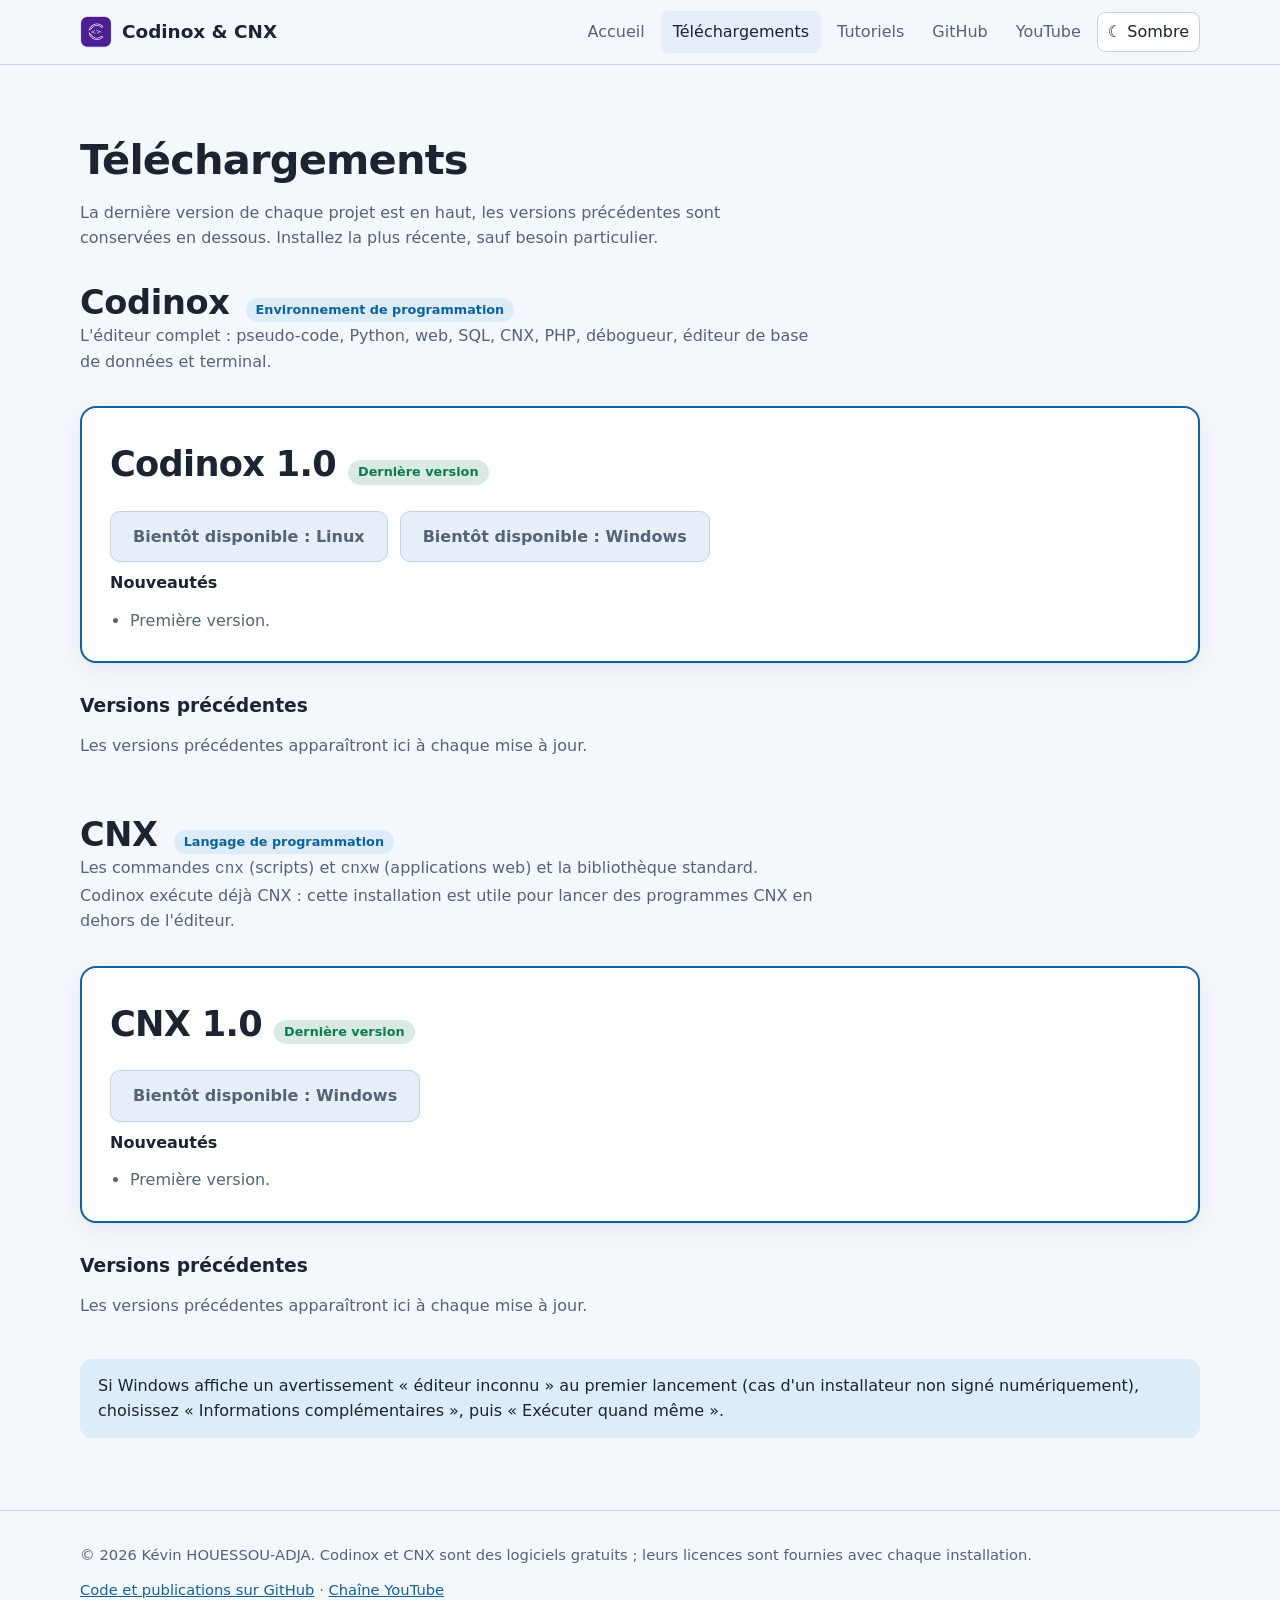
==== docs/telechargements.html @ 6654d3e9 "Add files via upload" ====
<!doctype html>
<html lang="fr">
<head>
<meta charset="utf-8">
<meta name="viewport" content="width=device-width, initial-scale=1">
<title>Téléchargements : Codinox et CNX</title>
<meta name="description" content="Dernière version et anciennes versions de Codinox et de CNX.">
<link rel="icon" type="image/png" href="img/favicon.png">
<link rel="stylesheet" href="style.css">
</head>
<body>
<header class="site-header">
  <div class="wrap">
    <a class="brand" href="index.html"><img src="img/codinox.png" alt="" width="32" height="32"><span>Codinox &amp; CNX</span></a>
    <nav class="nav" aria-label="Navigation principale">
      <a href="index.html">Accueil</a>
      <a href="telechargements.html" aria-current="page">Téléchargements</a>
      <a href="tutoriels.html">Tutoriels</a>
      <a class="repo-link" href="#" rel="noopener">GitHub</a>
      <a class="yt-link" href="https://www.youtube.com/channel/UCrIPfDknOraA24e07dwppJg" rel="noopener">YouTube</a>
      <button class="theme-btn" type="button" aria-label="Changer de thème">☾ Sombre</button>
    </nav>
  </div>
</header>

<main>
<section>
  <div class="wrap">
    <h1 style="font-size:clamp(1.8rem,4vw,2.6rem)">Téléchargements</h1>
    <p class="sub">La dernière version de chaque projet est en haut, les versions précédentes sont conservées en dessous. Installez la plus récente, sauf besoin particulier.</p>

    <div id="codinox" style="scroll-margin-top:90px">
      <div class="dl-head"><h2>Codinox</h2><span class="badge">Environnement de programmation</span></div>
      <p class="sub">L'éditeur complet : pseudo-code, Python, web, SQL, CNX, PHP, débogueur, éditeur de base de données et terminal.</p>
      <div class="latest" data-latest="codinox"></div>
      <div class="history"><h3>Versions précédentes</h3><div data-history="codinox"></div></div>
    </div>

    <div id="cnx" style="scroll-margin-top:90px; margin-top:56px">
      <div class="dl-head"><h2>CNX</h2><span class="badge">Langage de programmation</span></div>
      <p class="sub">Les commandes <code>cnx</code> (scripts) et <code>cnxw</code> (applications web) et la bibliothèque standard. Codinox exécute déjà CNX : cette installation est utile pour lancer des programmes CNX en dehors de l'éditeur.</p>
      <div class="latest" data-latest="cnx"></div>
      <div class="history"><h3>Versions précédentes</h3><div data-history="cnx"></div></div>
    </div>

    <p class="note" style="margin-top:40px">Si Windows affiche un avertissement « éditeur inconnu » au premier lancement (cas d'un installateur non signé numériquement), choisissez « Informations complémentaires », puis « Exécuter quand même ».</p>
  </div>
</section>
</main>

<footer>
  <div class="wrap">
    <p>© <span data-year>2026</span> Kévin HOUESSOU-ADJA. Codinox et CNX sont des logiciels gratuits ; leurs licences sont fournies avec chaque installation.</p>
    <p><a class="repo-link" href="#" rel="noopener">Code et publications sur GitHub</a> · <a class="yt-link" href="https://www.youtube.com/channel/UCrIPfDknOraA24e07dwppJg" rel="noopener">Chaîne YouTube</a></p>
  </div>
</footer>
<script src="data/releases.js"></script>
<script src="site.js"></script>
</body>
</html>
---- docs/style.css ----
/* Codinox / CNX : site de présentation. Mêmes couleurs que l'IDE (bleu #0e639c, fonds bleutés, thème sombre #202226). */
:root {
  --bg: #f4f8fc; --surface: #ffffff; --soft: #e6eef7; --border: #c3d1e2;
  --text: #1b2430; --muted: #566275; --accent: #0e639c; --accent-hover: #0b5080; --accent-fg: #ffffff;
  --accent-soft: #dcecf8; --ok: #0f7a4f; --warn: #b45309; --code-bg: #1e1e1e; --code-fg: #d4d4d4;
  --shadow: 0 1px 2px rgba(20,40,70,.06), 0 8px 24px rgba(20,40,70,.07);
  --font: "Segoe UI", system-ui, -apple-system, "Helvetica Neue", Arial, sans-serif;
  --mono: Consolas, "SF Mono", Menlo, "DejaVu Sans Mono", monospace;
}
@media (prefers-color-scheme: dark) {
  :root:not([data-theme="light"]) {
    --bg: #1a1d22; --surface: #23272e; --soft: #2a3038; --border: #3a424d;
    --text: #e6e9ef; --muted: #a3abb9; --accent: #4aa3e0; --accent-hover: #6bb6ea; --accent-fg: #0f1a24;
    --accent-soft: #1f3447; --ok: #7cc38a; --warn: #f0b45a; --code-bg: #14161a; --code-fg: #d4d4d4;
    --shadow: 0 1px 2px rgba(0,0,0,.3), 0 8px 24px rgba(0,0,0,.25);
  }
}
:root[data-theme="dark"] {
  --bg: #1a1d22; --surface: #23272e; --soft: #2a3038; --border: #3a424d;
  --text: #e6e9ef; --muted: #a3abb9; --accent: #4aa3e0; --accent-hover: #6bb6ea; --accent-fg: #0f1a24;
  --accent-soft: #1f3447; --ok: #7cc38a; --warn: #f0b45a; --code-bg: #14161a; --code-fg: #d4d4d4;
  --shadow: 0 1px 2px rgba(0,0,0,.3), 0 8px 24px rgba(0,0,0,.25);
}
* { box-sizing: border-box; }
html { scroll-behavior: smooth; }
body { margin: 0; background: var(--bg); color: var(--text); font: 16px/1.6 var(--font); -webkit-font-smoothing: antialiased; }
img { max-width: 100%; height: auto; display: block; }
a { color: var(--accent); }
a:hover { color: var(--accent-hover); }
.wrap { width: min(1120px, 100% - 32px); margin: 0 auto; }
:focus-visible { outline: 3px solid var(--accent); outline-offset: 2px; border-radius: 4px; }

/* En-tête */
.site-header { position: sticky; top: 0; z-index: 20; background: color-mix(in srgb, var(--bg) 88%, transparent); backdrop-filter: blur(10px); border-bottom: 1px solid var(--border); }
.site-header .wrap { display: flex; align-items: center; gap: 20px; min-height: 64px; flex-wrap: wrap; }
.brand { display: flex; align-items: center; gap: 10px; font-weight: 700; font-size: 1.15rem; color: var(--text); text-decoration: none; }
.brand img { width: 32px; height: 32px; border-radius: 8px; }
.nav { display: flex; gap: 4px; margin-left: auto; align-items: center; flex-wrap: wrap; }
.nav a { color: var(--muted); text-decoration: none; padding: 8px 12px; border-radius: 8px; font-weight: 500; }
.nav a:hover, .nav a[aria-current="page"] { color: var(--text); background: var(--soft); }
.theme-btn { border: 1px solid var(--border); background: var(--surface); color: var(--text); border-radius: 8px; padding: 6px 10px; cursor: pointer; font: inherit; }
.theme-btn:hover { background: var(--soft); }

/* Boutons */
.btn { display: inline-flex; align-items: center; gap: 8px; padding: 12px 22px; border-radius: 10px; border: 1px solid var(--accent); background: var(--accent); color: var(--accent-fg); font: inherit; font-weight: 600; text-decoration: none; cursor: pointer; }
.btn:hover { background: var(--accent-hover); border-color: var(--accent-hover); color: var(--accent-fg); }
.btn.secondary { background: transparent; color: var(--accent); }
.btn.secondary:hover { background: var(--accent-soft); color: var(--accent-hover); }
.btn.small { padding: 8px 14px; font-size: .92rem; }
.btn[aria-disabled="true"] { background: var(--soft); border-color: var(--border); color: var(--muted); cursor: not-allowed; pointer-events: none; }

/* Accueil */
.hero { padding: 72px 0 40px; }
.hero .wrap { display: grid; grid-template-columns: 1.05fr .95fr; gap: 48px; align-items: center; }
.eyebrow { display: inline-block; font-size: .85rem; font-weight: 600; letter-spacing: .04em; text-transform: uppercase; color: var(--accent); background: var(--accent-soft); padding: 4px 12px; border-radius: 999px; }
h1 { font-size: clamp(2rem, 4.6vw, 3.3rem); line-height: 1.12; margin: 16px 0; letter-spacing: -.02em; }
.lead { font-size: 1.2rem; color: var(--muted); max-width: 34em; }
.cta { display: flex; gap: 12px; flex-wrap: wrap; margin-top: 28px; }
.hero-note { color: var(--muted); font-size: .92rem; margin-top: 14px; }
.shot { border: 1px solid var(--border); border-radius: 14px; box-shadow: var(--shadow); overflow: hidden; background: var(--surface); }
.shot img { width: 100%; }
.shot figcaption { padding: 10px 14px; font-size: .9rem; color: var(--muted); border-top: 1px solid var(--border); }
figure { margin: 0; }

section { padding: 56px 0; }
section.alt { background: var(--surface); border-block: 1px solid var(--border); }
h2 { font-size: clamp(1.5rem, 3vw, 2.1rem); line-height: 1.2; margin: 0 0 8px; letter-spacing: -.01em; }
.sub { color: var(--muted); max-width: 46em; margin: 0 0 32px; }
.grid { display: grid; gap: 20px; }
.grid.two { grid-template-columns: repeat(2, 1fr); }
.grid.three { grid-template-columns: repeat(3, 1fr); }
.card { background: var(--surface); border: 1px solid var(--border); border-radius: 14px; padding: 24px; box-shadow: var(--shadow); }
section.alt .card { background: var(--bg); box-shadow: none; }
.card h3 { margin: 0 0 6px; font-size: 1.15rem; }
.card p { margin: 0; color: var(--muted); }
.card .icon { font-size: 1.6rem; line-height: 1; margin-bottom: 10px; }
.product { display: flex; flex-direction: column; gap: 14px; }
.product header { display: flex; align-items: center; gap: 14px; }
.product header img { width: 56px; height: 56px; border-radius: 12px; }
.product h3 { font-size: 1.4rem; }
.badge { display: inline-block; font-size: .8rem; font-weight: 600; padding: 2px 10px; border-radius: 999px; background: var(--accent-soft); color: var(--accent); }
.badge.ok { background: color-mix(in srgb, var(--ok) 16%, transparent); color: var(--ok); }
.chips { display: flex; flex-wrap: wrap; gap: 8px; margin: 0; padding: 0; list-style: none; }
.chips li { background: var(--soft); border: 1px solid var(--border); border-radius: 999px; padding: 3px 12px; font-size: .9rem; }
.product .actions { margin-top: auto; display: flex; gap: 10px; flex-wrap: wrap; }

/* Code CNX */
.code-pair { display: grid; grid-template-columns: 1fr 1fr; gap: 20px; }
pre { margin: 0; background: var(--code-bg); color: var(--code-fg); border-radius: 12px; padding: 18px 20px; overflow-x: auto; font: 14px/1.6 var(--mono); }
.code-title { font-size: .85rem; font-weight: 600; color: var(--muted); margin: 0 0 8px; text-transform: uppercase; letter-spacing: .04em; }
.k { color: #569cd6; } .s { color: #ce9178; } .c { color: #6a9955; } .n { color: #b5cea8; } .e { color: #f48771; }

.gallery { display: grid; grid-template-columns: repeat(3, 1fr); gap: 20px; }
.gallery .wide { grid-column: 1 / -1; }

/* Téléchargements */
.dl-head { display: flex; flex-wrap: wrap; gap: 16px; align-items: baseline; }
.dl-head h2 { margin: 0; }
.latest { border: 2px solid var(--accent); border-radius: 16px; background: var(--surface); padding: 28px; box-shadow: var(--shadow); }
.latest .ver { font-size: 2.2rem; font-weight: 800; letter-spacing: -.02em; }
.latest .meta { color: var(--muted); margin-left: 10px; }
.files { display: flex; flex-wrap: wrap; gap: 12px; margin: 18px 0 8px; }
.file { display: flex; flex-direction: column; gap: 4px; }
.file small { color: var(--muted); }
.file .reco { color: var(--ok); font-weight: 600; }
.notes { margin: 12px 0 0; padding-left: 20px; color: var(--muted); }
.history { margin-top: 28px; }
.history h3 { margin: 0 0 12px; }
.release { border: 1px solid var(--border); border-radius: 12px; background: var(--surface); margin-bottom: 10px; }
.release summary { cursor: pointer; padding: 14px 18px; display: flex; gap: 12px; align-items: center; flex-wrap: wrap; font-weight: 600; list-style: none; }
.release summary::-webkit-details-marker { display: none; }
.release summary::before { content: "▸"; color: var(--muted); transition: transform .15s; }
.release[open] summary::before { transform: rotate(90deg); }
.release .body { padding: 0 18px 18px; }
.release .date { color: var(--muted); font-weight: 400; margin-left: auto; }
.empty { border: 1px dashed var(--border); border-radius: 14px; padding: 32px; text-align: center; color: var(--muted); background: var(--surface); }
.tabs { display: flex; gap: 8px; margin-bottom: 24px; flex-wrap: wrap; }
.tab { border: 1px solid var(--border); background: var(--surface); color: var(--text); border-radius: 999px; padding: 6px 16px; cursor: pointer; font: inherit; }
.tab[aria-pressed="true"] { background: var(--accent); border-color: var(--accent); color: var(--accent-fg); }
.video { display: flex; flex-direction: column; gap: 10px; }
.video .tag { align-self: flex-start; }
.video .actions { margin-top: auto; display: flex; gap: 8px; flex-wrap: wrap; padding-top: 8px; }
.player { aspect-ratio: 16 / 9; border-radius: 10px; overflow: hidden; background: #0b1220; margin-bottom: 4px; }
.player iframe { width: 100%; height: 100%; border: 0; display: block; }
.player-btn { width: 100%; height: 100%; border: 0; cursor: pointer; display: flex; flex-direction: column; align-items: center; justify-content: center; gap: 8px; color: #e6e9ef; font: inherit; font-weight: 600; background: radial-gradient(circle at 50% 40%, #1b4f8f, #0b1220 70%); }
.player-btn span:first-child { font-size: 2.4rem; line-height: 1; }
.player-btn:hover { filter: brightness(1.15); }
.yt-btn { margin-bottom: 20px; }
.note { background: var(--accent-soft); border-radius: 12px; padding: 14px 18px; color: var(--text); }

footer { border-top: 1px solid var(--border); padding: 32px 0 48px; color: var(--muted); font-size: .92rem; }
footer .wrap { display: flex; flex-wrap: wrap; gap: 12px 32px; justify-content: space-between; }
footer p { margin: 0; }

@media (max-width: 860px) {
  .hero { padding-top: 40px; }
  .hero .wrap, .grid.two, .grid.three, .code-pair, .gallery { grid-template-columns: 1fr; }
  .nav { margin-left: 0; }
  .release .date { margin-left: 0; }
}
@media (prefers-reduced-motion: reduce) { html { scroll-behavior: auto; } * { transition: none !important; } }

/* Les éléments de grille peuvent rétrécir (sinon les blocs de code élargissent la page sur téléphone) */
.grid > *, .code-pair > *, .gallery > *, .hero .wrap > * { min-width: 0; }
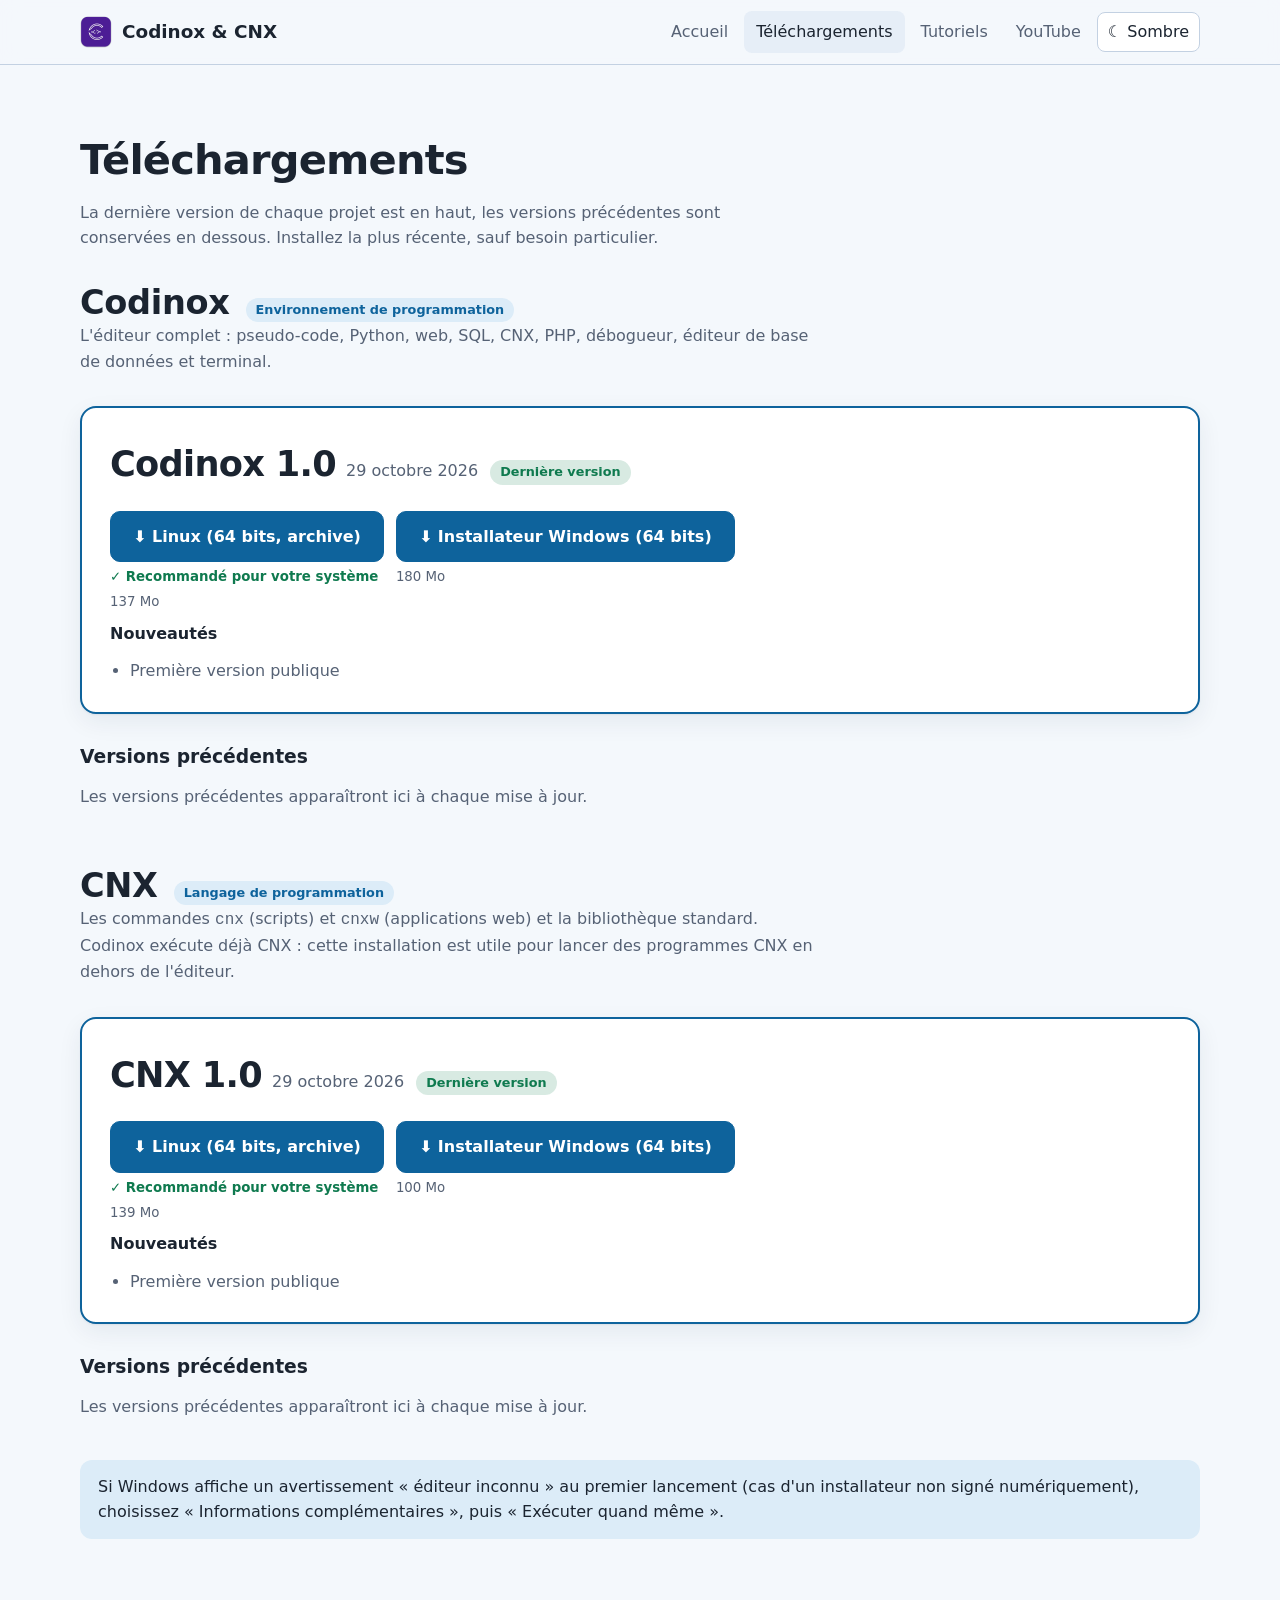
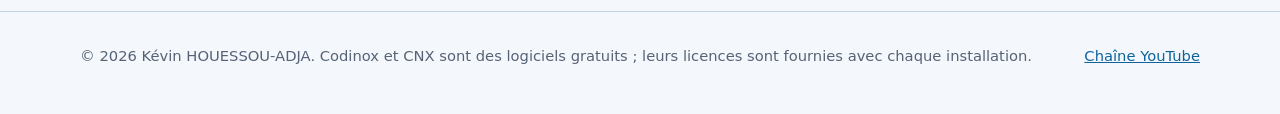
==== commit 4f8ecd91: "Add files via upload" ====
--- a/docs/telechargements.html
+++ b/docs/telechargements.html
@@ -16,7 +16,6 @@
       <a href="index.html">Accueil</a>
       <a href="telechargements.html" aria-current="page">Téléchargements</a>
       <a href="tutoriels.html">Tutoriels</a>
-      <a class="repo-link" href="#" rel="noopener">GitHub</a>
       <a class="yt-link" href="https://www.youtube.com/channel/UCrIPfDknOraA24e07dwppJg" rel="noopener">YouTube</a>
       <button class="theme-btn" type="button" aria-label="Changer de thème">☾ Sombre</button>
     </nav>
@@ -51,7 +50,7 @@
 <footer>
   <div class="wrap">
     <p>© <span data-year>2026</span> Kévin HOUESSOU-ADJA. Codinox et CNX sont des logiciels gratuits ; leurs licences sont fournies avec chaque installation.</p>
-    <p><a class="repo-link" href="#" rel="noopener">Code et publications sur GitHub</a> · <a class="yt-link" href="https://www.youtube.com/channel/UCrIPfDknOraA24e07dwppJg" rel="noopener">Chaîne YouTube</a></p>
+    <p><a class="yt-link" href="https://www.youtube.com/channel/UCrIPfDknOraA24e07dwppJg" rel="noopener">Chaîne YouTube</a></p>
   </div>
 </footer>
 <script src="data/releases.js"></script>
--- a/docs/style.css
+++ b/docs/style.css
@@ -90,7 +90,7 @@
 .code-title { font-size: .85rem; font-weight: 600; color: var(--muted); margin: 0 0 8px; text-transform: uppercase; letter-spacing: .04em; }
 .k { color: #569cd6; } .s { color: #ce9178; } .c { color: #6a9955; } .n { color: #b5cea8; } .e { color: #f48771; }
 
-.gallery { display: grid; grid-template-columns: repeat(3, 1fr); gap: 20px; }
+.gallery { align-items: start; display: grid; grid-template-columns: repeat(3, 1fr); gap: 20px; }
 .gallery .wide { grid-column: 1 / -1; }
 
 /* Téléchargements */
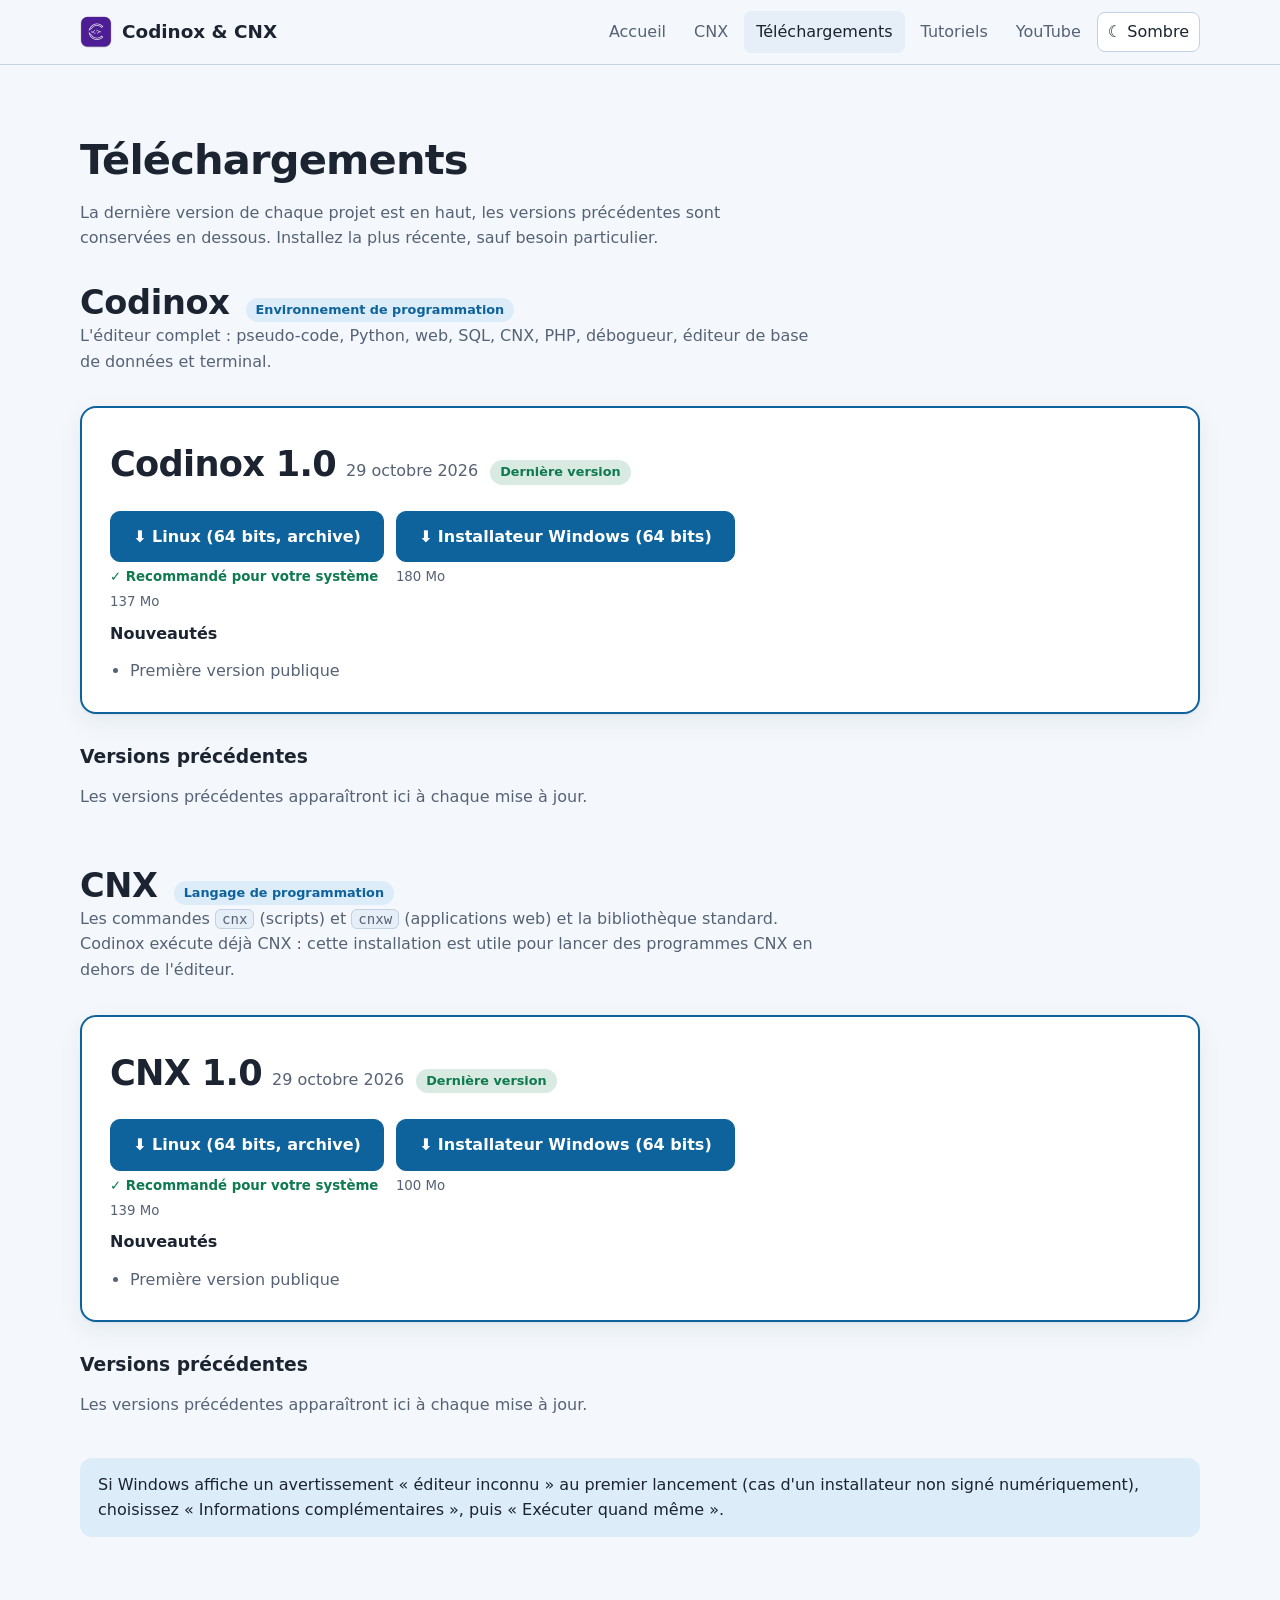
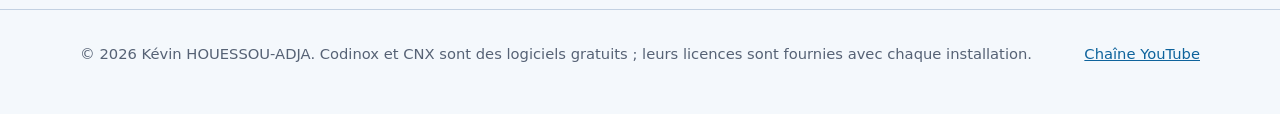
==== commit 3e501cc5: "Add files via upload" ====
--- a/docs/telechargements.html
+++ b/docs/telechargements.html
@@ -14,6 +14,7 @@
     <a class="brand" href="index.html"><img src="img/codinox.png" alt="" width="32" height="32"><span>Codinox &amp; CNX</span></a>
     <nav class="nav" aria-label="Navigation principale">
       <a href="index.html">Accueil</a>
+      <a href="cnx.html">CNX</a>
       <a href="telechargements.html" aria-current="page">Téléchargements</a>
       <a href="tutoriels.html">Tutoriels</a>
       <a class="yt-link" href="https://www.youtube.com/channel/UCrIPfDknOraA24e07dwppJg" rel="noopener">YouTube</a>
--- a/docs/style.css
+++ b/docs/style.css
@@ -61,6 +61,54 @@
 .shot img { width: 100%; }
 .shot figcaption { padding: 10px 14px; font-size: .9rem; color: var(--muted); border-top: 1px solid var(--border); }
 figure { margin: 0; }
+
+/* Images cliquables (agrandissement) */
+.shot { position: relative; }
+.shot img[data-zoomable] { cursor: zoom-in; display: block; transition: transform .25s ease, filter .25s ease; }
+.shot:hover img[data-zoomable] { transform: scale(1.025); filter: brightness(1.04); }
+.shot.has-zoom::after { content: "🔍 Agrandir"; position: absolute; top: 10px; right: 10px; background: rgba(15,23,42,.84); color: #fff; font-size: .82rem; font-weight: 600; padding: 5px 12px; border-radius: 999px; opacity: 0; transform: translateY(-4px); transition: opacity .2s, transform .2s; pointer-events: none; }
+.shot.has-zoom:hover::after, .shot.has-zoom:focus-within::after { opacity: 1; transform: none; }
+@media (hover: none) { .shot.has-zoom::after { opacity: 1; transform: none; } }
+html.lb-open { overflow: hidden; }
+.lightbox { position: fixed; inset: 0; z-index: 1000; display: flex; align-items: center; justify-content: center; padding: 60px 16px 24px; background: rgba(6,10,20,.94); animation: lb-in .18s ease; }
+@keyframes lb-in { from { opacity: 0; } to { opacity: 1; } }
+.lightbox figure { margin: 0; display: flex; flex-direction: column; align-items: center; gap: 12px; max-width: 100%; }
+.lightbox img { max-width: min(96vw, 1500px); max-height: calc(100vh - 160px); object-fit: contain; border-radius: 8px; background: #fff; box-shadow: 0 10px 50px rgba(0,0,0,.55); cursor: zoom-out; }
+.lightbox figcaption { color: #e5e7eb; text-align: center; font-size: .98rem; max-width: 60em; }
+.lb-btn { position: absolute; width: 46px; height: 46px; border-radius: 50%; border: 1px solid rgba(255,255,255,.4); background: rgba(255,255,255,.14); color: #fff; font-size: 1.5rem; line-height: 1; font-family: inherit; cursor: pointer; display: flex; align-items: center; justify-content: center; }
+.lb-btn:hover { background: rgba(255,255,255,.3); }
+.lb-btn:focus-visible { outline: 3px solid #fff; outline-offset: 2px; }
+.lb-close { top: 12px; right: 14px; }
+.lb-prev { left: 12px; top: calc(50% - 23px); }
+.lb-next { right: 12px; top: calc(50% - 23px); }
+.lb-count { position: absolute; top: 24px; left: 18px; color: #cbd5e1; font-size: .92rem; }
+@media (prefers-reduced-motion: reduce) { .lightbox { animation: none; } .shot:hover img[data-zoomable] { transform: none; } }
+
+/* Page CNX */
+.ex { padding: 36px 0; border-top: 1px solid var(--border); }
+.ex:first-of-type { border-top: 0; padding-top: 8px; }
+.ex h3 { margin: 0 0 4px; font-size: 1.35rem; }
+.ex > p { color: var(--muted); margin: 0 0 18px; max-width: 46em; }
+pre.out { background: var(--soft); color: var(--text); border: 1px solid var(--border); border-left: 4px solid var(--ok); }
+.ex .shot { margin-top: 16px; }
+.steps { list-style: none; counter-reset: st; margin: 0; padding: 0; display: grid; gap: 12px; }
+.steps li { counter-increment: st; display: flex; gap: 14px; align-items: flex-start; color: var(--text); }
+.steps li::before { content: counter(st); flex: none; width: 28px; height: 28px; border-radius: 50%; background: var(--accent); color: var(--accent-fg); font-weight: 700; display: flex; align-items: center; justify-content: center; font-size: .9rem; margin-top: 1px; }
+p code, li code, td code, .card code { font-family: var(--mono); font-size: .88em; background: var(--soft); border: 1px solid var(--border); border-radius: 6px; padding: 1px 6px; }
+.tbl-wrap { overflow-x: auto; border: 1px solid var(--border); border-radius: 12px; background: var(--surface); }
+.tbl { width: 100%; border-collapse: collapse; min-width: 620px; }
+.tbl th, .tbl td { text-align: left; padding: 12px 16px; border-bottom: 1px solid var(--border); vertical-align: top; }
+.tbl th { background: var(--soft); font-size: .85rem; text-transform: uppercase; letter-spacing: .04em; color: var(--muted); }
+.tbl tr:last-child td { border-bottom: 0; }
+.tbl .num { text-align: right; font-variant-numeric: tabular-nums; white-space: nowrap; }
+.stats { display: grid; grid-template-columns: repeat(4, 1fr); gap: 16px; margin-top: 28px; }
+.stat { background: var(--surface); border: 1px solid var(--border); border-radius: 14px; padding: 16px 18px; }
+.stat b { display: block; font-size: 2rem; letter-spacing: -.02em; color: var(--accent); line-height: 1.1; }
+.stat span { color: var(--muted); font-size: .92rem; }
+.cols2 { display: grid; grid-template-columns: 1fr 1fr; gap: 28px; align-items: start; }
+.cols2 > * { min-width: 0; }
+@media (max-width: 860px) { .cols2, .stats { grid-template-columns: 1fr 1fr; } .cols2 { grid-template-columns: 1fr; } }
+@media (max-width: 480px) { .stats { grid-template-columns: 1fr; } }
 
 section { padding: 56px 0; }
 section.alt { background: var(--surface); border-block: 1px solid var(--border); }
@@ -142,3 +190,5 @@
 
 /* Les éléments de grille peuvent rétrécir (sinon les blocs de code élargissent la page sur téléphone) */
 .grid > *, .code-pair > *, .gallery > *, .hero .wrap > * { min-width: 0; }
+.muted { color: var(--muted); }
+pre.out { white-space: pre-wrap; overflow-wrap: anywhere; }
